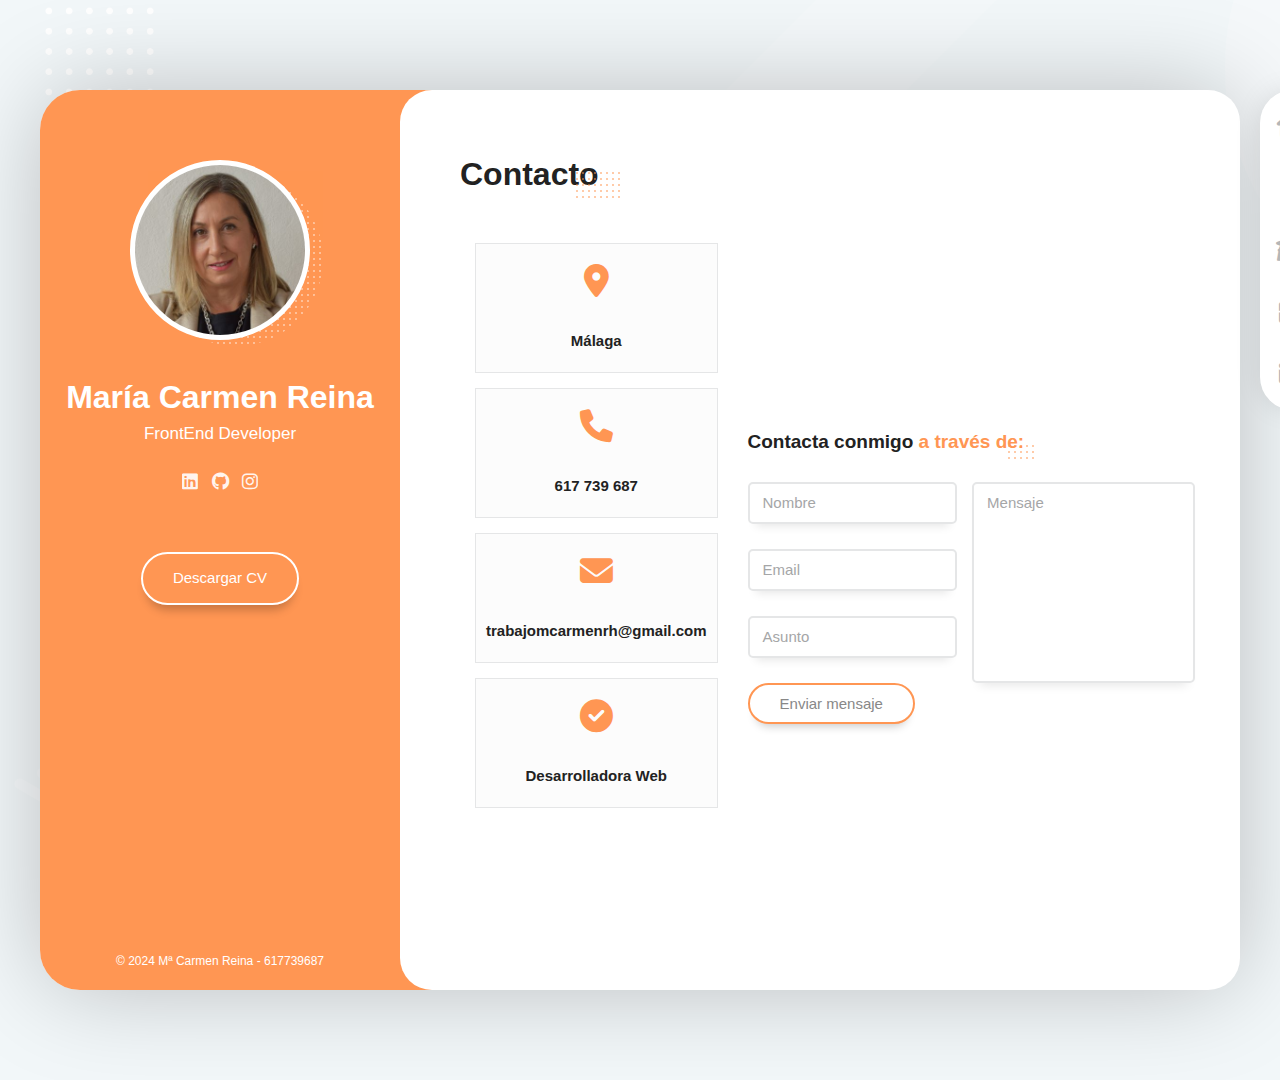
==== contacto.html @ 9064234e "fin maquetacion paginas" ====
<!DOCTYPE html>
<html lang="es">

<head>
    <meta charset="UTF-8">
    <meta http-equiv="X-UA-Compatible" content="IE-edge">
    <meta name="viewport" content="width=device-width, initial-scale=1, maximum-scale=1">
    
    <link rel="stylesheet" type="text/css" href="assets/css/styles.css" />
    <link rel="stylesheet" href="assets/fonts/fontawesome-free-6.1.2-web/css/all.min.css" />
    <link rel="stylesheet" href="assets/fonts/poppins/poppins.css" />
    <link rel="stylesheet" href="assets/css/reset.css" />
    <link rel="stylesheet" href="assets/css/scroll.css"/>   
    <link rel="stylesheet" href="assets/css/loader.css"/>

    <script src="assets/js/map.js" defer></script>

    <title>Portfolio - M Carmen RH</title>
</head>

<body>
    <!---Layout pagina inicio-->
    <div class="layout">
        <!--Barra lateral-->
        <aside class="layout__aside">
            <section class="aside__user-info">

                <div class="user-info__general">

                    <div class="user-info__container-image">
                        <img src="assets/img/fotoMC.jpg" class="user-info__image" alt="Foto de perfil" />
                    </div>
                    <h2 class="user-info__name">María Carmen Reina</h2>
                    <h4 class="user-info__job">FrontEnd Developer</h4>

                </div>

                <nav class="layout__menu">
                    <ul class="menu__list">

                        <li class="menu__option">
                            <a href="index.html" class="menu_link">
                                <i class="menu__icon fa-solid fa-house"></i>
                                <span class="menu__overlay">Home</span>
                            </a>
                        </li>

                        <li class="menu__option">
                            <a href="sobremi.html" class="menu_link">
                                <i class="menu__icon fa-solid fa-user"></i>
                                <span class="menu__overlay">Sobre mi</span>
                            </a>
                        </li>

                        <li class="menu__option">
                            <a href="curriculum.html" class="menu_link">
                                <i class="menu__icon fa-solid fa-graduation-cap"></i>
                                <span class="menu__overlay">Curriculum</span>
                            </a>
                        </li>

                        <li class="menu__option">
                            <a href="proyectos.html" class="menu_link">
                                <i class="menu__icon fa-solid fa-briefcase"></i>
                                <span class="menu__overlay">Proyectos</span>
                            </a>
                        </li>

                        <li class="menu__option">
                            <a href="contacto.html" class="menu_link">
                                <i class="menu__icon fa-solid fa-envelope"></i>
                                <span class="menu__overlay">Contacto</span>
                            </a>
                        </li>

                    </ul>

                </nav>

                <div class="user-info__links">

                    <ul class="links__social">

                        <li class="social__option">
                            <a href="#" class="social__link">
                                <i class="social__icon fa-brands fa-linkedin"></i>
                            </a>
                        </li>

                        <li class="social__option">
                            <a href="#" class="social__link">
                                <i class="social__icon fa-brands fa-github"></i>
                            </a>
                        </li>

                        <li class="social__option">
                            <a href="#" class="social__link">
                                <i class="social__icon fa-brands fa-instagram"></i>
                            </a>
                        </li>
                    </ul>
                </div>

                <div class="user-info__buttons">
                    <a href="#" class="user-info__btn">Descargar CV</a>
                </div>

                <footer class="user-info__footer">&copy; 2024 Mª Carmen Reina - 617739687</footer>

            </section>

        </aside>

        <!--Contenido principal-->
        <main class="layout__content">
            <section class="content__page content__contact">
                <!--ES ES EL CONTENIDO QUE CAMBIARA EN CADA PAGINA-->
               <header class="contact__header">
                <h1 class="contact__title">Contacto</h1>
               </header>

               <div class="contact__container">
                <section class="contact__info">
                    <div class="contact__data">
                        <i class="contact__icon fa-solid fa-location-dot"></i>
                        <h2 class="contact__subtitle">Málaga</h2>
                    </div>

                    <div class="contact__data">
                        <i class="contact__icon fa-solid fa-phone"></i>
                        <h2 class="contact__subtitle">617 739 687</h2>
                    </div>

                    <div class="contact__data">
                        <i class="contact__icon fa-solid fa-envelope"></i>
                        <h2 class="contact__subtitle">trabajomcarmenrh@gmail.com</h2>
                    </div>

                    <div class="contact__data">
                        <i class="contact__icon fa-solid fa-circle-check"></i>
                        <h2 class="contact__subtitle">Desarrolladora Web</h2>
                    </div>
                </section>

                <section class="contact__form-box">

                    <div class="contact__map" id="load-iframe-map">
                        <span class="loader"></span>                        
                    </div>

                    <header class="contact__form-header">
                        <h3 class="contact__form-title">Contacta conmigo <span class="title__color">a través de:</span></h3>
                    </header>

                    <form class="contact__form">
                        <div class="form__container">
                            <section class="form__left">

                                <div class="form__group">
                                    <input type="text" class="form__input" name="name" required placeholder="Name"/>
                                    <label for="name" class="form__label">Nombre</label>
                                </div>
                                <div class="form__group">
                                    <input type="email" class="form__input" name="email" required placeholder="Email"/>
                                    <label for="email" class="form__label">Email</label>
                                </div>
                                <div class="form__group">
                                    <input type="text" class="form__input" name="subject" required placeholder="Subject"/>
                                    <label for="subject" class="form__label">Asunto</label>
                                </div>

                            </section>

                            <section class="form__right">

                                <div class="form__group form__group--textarea">
                                    <textarea  class="form__input form__input--textarea" name="message" required placeholder="Message"></textarea>
                                    <label for="message" class="form__label">Mensaje</label>
                                </div>
                            </section>
                        </div>

                            <input type="submit" class="form__button"  value="Enviar mensaje"/>
                      
                    </form>

                </section>

               </div>

            </section>
        </main>

    </div>

</body>

</html>
---- assets/css/styles.css ----
/*DEFINICION VARIABLES COLORES*/
:root{
    --color-principal: #ffffff;
    --color-secondary: #FF9653; 
    --color-background: #f2f7f9;
    --color-transparent: transparent; 
    --color-icon: #B5B6B7;
    --color_titles: #222222; 
    --color-subtitle: #888;
    --color-text: #555;
    --color-border: #E5E6E7;
    --color-background-contact: #FCFCFC;
}

/*ESTILOS GENERALES*/
html{
    font-size: 10px;
}

body{
    width: 100%;
    height: auto;
    font-family: "Poopins", Helvetica, sans-serif;
    font-size: 1.5rem;
    background-color: var(--color-background);
    color: var(--color-text);
    /*overflow: hidden;*/
}

h1, h2, h3, h4, h5, h6{
    color: var(--color_titles);
}

/*IMAGEN DE FONDO*/

body{
    background-image: url("../img/fondo.png");
    background-size: cover;
    background-repeat: no-repeat;
    background-position: -20px -120px;
}


/*ESTRUCTURA PRINCIPAL - LAYOUT*/
.layout{
    position: relative;
    min-width: 1200px;
    width: 65%;
    height: 100vh;
    min-height: 100vh;
    margin: 10vh auto;

    display: grid;
    grid-template-areas: "aside content";
    grid-template-columns: 30% 70%;

    border-radius: 4rem;
    box-shadow: 0 0 100px -5px rgba(0, 0, 0, 0.25);
}

/*BARRA LATERAL IZDA*/
.layout__aside{
    grid-area: aside;

    border-radius: 4rem 0 0 4rem;
    overflow: auto;
    overflow-x: hidden;
}

.aside__user-info{
    display: flex;
    flex-direction: column;
    align-items: center;
    text-align: center;

    min-height: 100%;
    min-width: 30rem;

    background-color: var(--color-secondary);
    color: var(--color-principal);
}

.user-info__container-image{
    position: relative;
    display: inline-block;
    width: 18rem;
    margin-top: 7rem;
    background-color: var(--color-principal);
    border: 3px solid var(--color-principal);
    border-radius: 20rem;
    z-index: 1;    
}

.user-info__image{
    width: 100%;
    background-color: var(--color-principal);
    border: 2px solid var(--color-principal);
    border-radius: 20rem;
}

/*Para la sombra de puntos de la imagen*/
.user-info__container-image::after{
    content: "";
    position: absolute;
    top: 5%;
    left: 9%;
    z-index: -1;
    width: 100%;
    height: 100%;
    background-image: -webkit-repeating-radial-gradient(center center, #fff, #fff 1px, transparent 0px, transparent 100%);
    background-size: 0.6rem 0.6rem;
    opacity: 0.4;
    border-radius: 30rem;
}
/*........................*/

.user-info__name{
    font-size: 3.2rem;
    font-weight: bold;
    color: var(--color-principal);
    margin-top: 2.6rem;
}

.user-info__job{
    font-size: 1.7rem;
    font-weight: 200;
    color: var(--color-principal);
}

.user-info__links{
    margin-bottom: 3.6rem;
}

.links__social{
    text-align: center;
    margin-top: 2rem;
    display: flex;
    flex-direction: row;
}

.social__option{
    height: 3rem;
    width: 3rem;
    font-size: 1.8rem;
    line-height: 3.2rem;
    opacity: 0.9;    
    border-radius: 3rem;
    transition: all 300ms ease-in-out;
}

.social__option:hover{
    opacity: 1;
    background-color: rgba(255, 255, 255, 0.20);
}

.user-info__buttons{
    margin-top: 2rem;
    margin-bottom: 4rem;
}

.user-info__btn{
    padding: 3rem;
    padding-top: 1.3rem;
    padding-bottom: 1.3rem;
    border: 2px solid var(--color-principal);
    border-radius: 3.2rem;
    color: var(--color-principal);
    box-shadow: 0 10px 10px -5px rgba(0, 0, 0, 0.22);
    transition: all 300ms ease-in-out;
}

.user-info__footer{
    position: absolute;
    bottom: 2rem;
    font-size: 1.2rem;

}
.user-info__btn:hover{
    background-color: var(--color-principal);
    color: var(--color-secondary);
}


/*CONTENEDOR PRINCIPAL*/
.layout__content{
    grid-area: content;
    height: 100%;
    min-height: 100%;
    background-color: var(--color-secondary);
    border-radius: 0 10rem 10rem 0;
}

.content__page{
    min-height: 100%;
    background-color: var(--color-principal);
    border-radius: 3.2rem;
    display: flex;
    flex-direction: column;
    align-items: center;
    justify-content: center;
}

.page__name{
    font-size: 6rem;
    margin-bottom: 1rem;
}

.page__job{
    font-size: 2.1rem;
    font-weight: lighter;
    color: var(--color-subtitle);
}

.page__description{
    width: 70%;
    font-size: 1.5rem;
    color: var(--color-secondary);
    margin-top: 2rem;
    text-align: center;

}

/*ASIDE LADO DCHO*/
.layout__menu{
    display: block;
    position: absolute;
    top:0;
    right: -120px;
    min-width: 11rem;
    background-color: var(--color-transparent);
}

.menu__list{
    position: relative;
    display: flex;
    flex-direction: column;
    justify-content: space-between;
    align-items: center;
    width: 60%;
    min-height: 32rem;
    padding: 2rem 0;
    margin-left: 1rem;
    background-color: var(--color-principal);
    box-shadow: 0 0 3rem -0.5rem rgba(0, 0, 0, 0.15);
    border-radius: 6rem;
}

.menu__option{
    display: block;
    width: 100%;
    text-align: center;
}

.menu__icon{
    color: var(--color-icon);
    font-size: 2.8rem;
    transition: all 300ms ease-in-out;
}

.menu__option:hover .menu__icon{
    color: var(--color-secondary);
}

.menu__overlay{
    position: absolute;
    right: 0;
    margin-top: -3rem;
    padding: 0.5rem 1rem;
    opacity: 0;
    display: block;
    color: var(--color-principal);
    background-color: var(--color-secondary);
    white-space: nowrap;
    transition: all 300ms ease-in-out;
}

.menu__option:hover .menu__overlay{

    opacity: 1;
    right: 100%;
}

/*ESTILOS GENERLES DE LAS PAGINAS SOBRE MI - CURRICULUM - ETC*/

.content__about,
.content__cv,
.content__proyects,
.content__contact{
    display: block;
    height: 100%;
    min-height: 100%;
    padding: 6rem;
    padding-right: 3rem;
    overflow: auto;
}

.about__header,
.cv__header,
.proyects__header,
.contact__header{
    display: inline-block;
    margin-bottom: 4.5rem;
}

.about__title,
.cv__title,
.proyects__title,
.contact__title{
    font-size: 3.2rem;
    position: relative;
}

.about__title::after,
.cv__title::after,
.proyects__title::after,
.contact__title::after{
    content: "";
    position: absolute;
    top: 20px;
    right: -25px;
    width: 50px;
    height: 30px;
    background-image: -webkit-repeating-radial-gradient(center center, var(--color-secondary), var(--color-secondary) 1px, transparent 0px, transparent 100%);
    background-size: 6px 6px;
    opacity: 0.5;
}

.title__color,
.subtitle__color{
    color: var(--color-secondary);
}

.about__personal-info{
    display: flex;
    flex-direction: row;
    width: 100%;
    margin-bottom: 5rem;
}
.personal-info__bio{
    flex-basis: 58%;
    margin-right: 1.5rem;
}

.personal-info__description{
    font-size: 1.5rem;
    line-height: 2.4rem;
}

.personal-info__data{
    flex-basis: 42%;
    padding: 0 1.5rem;
}

.personal-info__option{
    margin-bottom: 1rem;
}
.personal-info__title{
    color:var(--color-secondary);
    margin-right: 0.5rem;
    font-weight: 600;
}

/* ESTILOS SIMILARES EN SERVICIOS - CURRICULUM - ETC*/

.about__services{
    width: 100%;
    margin-bottom: 3rem;
}

.services__header,
.cv__subheader,
.contact__form-header{
    display: inline-block;
    padding-right: 1.2rem;
    margin-bottom: 2.5rem;
    position: relative;
}

.services__title,
.cv__subtitle,
.contact__form-title{
    font-size: 1.9rem;
}

.services__title::after,
.cv__subtitle::after,
.contact__form-title::after{
    content: "";
    position: absolute;
    top: 15px;
    right: 0px;
    width: 30px;
    height: 20px;
    background-image: -webkit-repeating-radial-gradient(center center, var(--color-secondary), var(--color-secondary) 1px, transparent 0px, transparent 100%);
    background-size: 6px 6px;
    opacity: 0.5;
}

.service__my-icon{
    color: var(--color-secondary);
    font-size: 3.8rem;
}

.services__container{
    width: 100%;
    display: flex;
    flex-direction: row;
    flex-wrap: wrap;
}

.services__service{
    flex-basis: calc(50% - 3rem);
    margin-right: 3rem;
    margin-bottom: 2.5rem;
}

.service__title{
    font-size: 1.8rem;
    margin: 0.5rem 0;
}

.service__description{
    font-size: 1.3rem;
    text-align: justify;
}

/*CURRICULUM izqda*/
.cv__container{
    width: 100%;
    display: flex;
    flex-direction: row;
}

.cv__left{
    flex-basis: 55%;
    margin-right: 1.5rem;
}

.cv__timelines{
    margin-bottom: 5rem;
}

.timelines__timeline{
    position: relative;
    width: 100%;
    margin-bottom: 1.5rem;
    display: flex;
    flex-direction: row;
}

.timeline__header{
    flex-basis: 30%;
    text-align: right;
    padding-right: 2.5rem;
}

.timeline__year{
    margin:0.3rem 0;
    line-height: 1.9rem;
    font-size: 1.4rem;
}

.timeline__company{
    display: block;
  font-size: 1.3rem;
  font-weight: lighter;
  color: var(--color-subtitle);
}

.timeline__title{
    font-size: 1.6rem;
    margin-bottom: 0.3rem;
}

.timeline__text{
    font-size: 1.4rem;
    margin-bottom: 1rem;
}

.timeline__description{
    width: 70%;
    padding-left: 2.5rem;
    padding-right: 1.5rem;
}

/*.timeline__divider{
    position: absolute;
    top:0;
    left: 30%;
    bottom: -18px;
    width: 1px;
    background-color: var(--color-icon);
}*/
.timeline__divider::before{
    content: "";
    position: absolute;
    margin-top: 0.4rem;
    margin-left: -0.8rem;
    width: 1.7rem;
    height: 1.7rem;
    background-color: var(--color-secondary);
    border-radius: 10rem;
    opacity: 0.25;
}
.timeline__divider::after{
    content: "";
    position: absolute;
    margin-top: 0.8rem;
    margin-left: -0.4rem;
    width: 0.9rem;
    height: 0.9rem;
    background-color: var(--color-principal);
    border-radius: 10rem;
    border:2px solid var(--color-secondary);
    opacity: 1;
}

/*CURRICULUM dcha*/
.cv__right{
    flex-basis: 44%;
}

.cv__skills{
    width: 100%;
    margin-bottom: 3rem;
}

.skills__title{
    display: flex;
    justify-content: space-between;
}

.skills__text{
    font-size: 1.3rem;
    line-height: 1.4rem;
    margin-bottom: 0.4rem;
}

.skills__number{
    font-size: 1.1rem;
    line-height: 1.4rem;
    margin-bottom: 0.4rem;
    color: var(--color-subtitle);
}

.skills__progressbar{
    height: 1rem;
    border: 1px solid var(--color-secondary);
    border-radius: 1rem;
    background-color: var(--color-principal);
    margin-bottom: 1.5rem;
}

.skills__percentage{
    height: 0.8rem;
    background-color: var(--color-secondary);
    border: 2px solid var(--color-principal);
    border-radius: 1rem;
}

.skills__percentage--p1{width: 90%;}
.skills__percentage--p2{width: 70%;}
.skills__percentage--p3{width: 80%;}
.skills__percentage--p4{width: 95%;}
.skills__percentage--p5{width: 60%;}

/*Pagina Proyectos*/

.proyects__navbar{
    margin-bottom: 3rem;
}

.proyects__menu{
    display: flex;
    flex-direction: row;
    flex-wrap: wrap;
    gap: 1.5rem;
}

.proyects__option{
    font-size: 1.3rem;
    opacity: 0.7;
}

.proyects__link{
    cursor: pointer;
}

.proyects__link:hover{
    color: var(--color-secondary);
    text-shadow: 0 0 1px rgba(0, 0, 0, 0.25);
}

.proyects__gallery{
    display: flex;
    flex-direction: row;
    flex-wrap: wrap;
}

.gallery__item{
    position: relative;
    flex: 33%;
    padding: 0.7rem;
}

.gallery__container-image{
    overflow: hidden;
}

.gallery__image{
    transition: all 300ms ease-in-out;
}

.gallery__item:hover .gallery__image{
    transform: scale(1.1);
}

.gallery__title{
    font-size: 1.6rem;
    padding: 1.5rem 0;
    font-weight: bold;
}

.gallery__icon{
    opacity: 0;
    position: absolute;
    top: 1.5rem;
    right: 1.5rem;
    width: 3rem;
    height: 3rem;
    font-size:1.6rem;
    text-align: center;
    line-height: 3rem;
    background-color: var(--color-principal);
    color: var(--color-secondary);
    transition: all 450ms ease-in-out;
}

.gallery__category{
    opacity: 0;
    position: absolute;
    top: 1.5rem;
    left: 1.5rem;
    padding: 0.2rem 0.7rem;
    font-size: 1.1rem;

    background-color: var(--color-principal);
    color: var(--color-text);
    transition: all 450ms ease-in-out;
}

.gallery__item:hover .gallery__icon,
.gallery__item:hover .gallery__category{
    opacity: 1;
}

.contact__container{
    display: flex;
    flex-direction: row;
}

.contact__info{
flex-basis: 33%;
padding: 0 1.5rem;
}

.contact__data{
width: 100%;
margin-bottom: 1.5rem;
padding: 2rem 1rem;
text-align: center;
background-color: var(--color-background-contact);
border: 1px solid var(--color-border);
}

.contact__icon{
    font-size: 3.3rem;
    color:var(--color-secondary)
}

.contact__subtitle{
    font-size: 1.5rem;
    margin-top: 3rem;
}

.contact__map{
    width: 100%;
    min-height: 15rem;
    margin-bottom: 3.5rem;
    overflow: hidden;
}

.contact__iframe{
    width: 100%;
    height: 14rem;
}



.contact__form-box{
flex-basis: 66%;
padding: 0 1.5rem;
}

.form__container{
    display: flex;
    flex-direction: row;
}

.form__left{
    flex-basis: 47%;
    margin-right: 1.5rem;

}

.form__group{
    position: relative;
    margin-bottom: 2.5rem;
}

.form__input{
    position: relative;
    width: 100%;
    height: 4.2rem;
    display: block;
    font-size: 1.5rem;
    padding: 1rem 1.2rem;
    border: 0.2rem solid var(--color-border);
    border-radius: 0.5rem;
    outline: none;
    box-shadow: 0 1rem 1rem -8px rgba(0, 0, 0, 0.10) ;
    background-color: transparent;
    line-height: 2.1rem;
}

.form__input:focus{
    border: 0.2rem solid var(--color-secondary);
}

.form__label{
    position: absolute;
    top: 1rem;
    left: 1.5rem;
    z-index: auto;
    color: #A5A6A7;
    transition: all 300ms ease-in-out;
    pointer-events: none;
}

.form__input:focus~label,
.form__input:not(:placeholder-shown)~label{
    top: -2rem;
    left: 0;
    z-index: 1;
    font-size: 1.3rem;
    color: var(--color-secondary);
}

.form__input::-webkit-input-placeholder{
    color: transparent;
}

.form__right{
    flex-basis: 50%;
    max-width: 50%;
    max-height: 100%;
}

.form__group--textarea{
    height: 100%;
}

.form__input--textarea{
    display: block;
    resize: none;
    height: 100%;
}

.form__button{
    padding: 1rem 3rem;
    font-size: 1.5rem;
    border: 0.2rem solid var(--color-secondary);
    color: var(--color-subtitle);
    background-color: var(--color-principal);
    border-radius: 3rem;
    box-shadow: 0 1rem 1rem -8px rgba(0, 0, 0, 0.22);
    cursor: pointer;
    transition: all 300ms ease-in-out;
}

.form__button:hover{
   
    border: 0.2rem solid var(--color-principal);
    color: var(--color-principal);
    background-color: var(--color-secondary);
}
---- assets/fonts/poppins/poppins.css ----
@font-face {
    font-family: "Poppins";
    src: url("./Poppins-Regular.ttf") format("truetype");
    font-weight: 400;
    font-style: normal;
}
---- assets/css/scroll.css ----
:root{
    --color-scrollbar: #D3D3D4;
    --color-background-scrollbar: #eee;
}

/*SCROLL PARA CHROME*/

.content__page::-webkit-scrollbar{
    width: 25px;
    background: transparent;
}

.content__page::-webkit-scrollbar-thumb{
    border: 10px solid transparent;
    box-shadow: none;
    border-radius: 40px;
}

.content__page:hover::-webkit-scrollbar-thumb{
    box-shadow: inset 0 0 0 10px var(--color-scrollbar);
}

.content__page:hover::-webkit-scrollbar-thumb:hover{
    border: 8px solid transparent;
    box-shadow: inset 0 0 0 10px var(--color-secondary);
}

.content__page::-webkit-scrollbar-track{
    background-color: transparent;
    margin: 40px 0;
}

/*SCROLL PARA EL LATERAL IZDO*/

.layout__aside::-webkit-scrollbar{
    width: 25px;
    background: var(--color-secondary);
}

.layout__aside::-webkit-scrollbar-thumb{
    border: 10px solid transparent;
    box-shadow: none;
    border-radius: 40px;
}

.layout__aside:hover::-webkit-scrollbar-thumb{
    box-shadow: inset 0 0 0 10px var(--color-principal);
}

.layout__aside:hover::-webkit-scrollbar-thumb:hover{
    border: 8px solid transparent;
}

.layout__aside::-webkit-scrollbar-track{
    background-color: transparent;
    margin: 40px 0;
}

/*SCROLL PARA MOZILLA*/

.content_page{
    scrollbar-width: thin;
    scrollbar-color: var(--color-scrollbar) transparent;
}

.layout__aside{
    scrollbar-width: thin;
    scrollbar-color: var(--color-scrollbar) var(--color-secondary);
}
---- assets/css/loader.css ----
.loader, .loader:before, .loader:after {
    border-radius: 50%;
    width: 2.5em;
    height: 2.5em;
    animation-fill-mode: both;
    animation: bblFadInOut 1.8s infinite ease-in-out;
  }
  .loader {
    margin: 0 auto;
    margin-top: 20px;
    display: block;
    color: var(--color-secondary);
    font-size: 7px;
    position: relative;
    text-indent: -9999em;
    transform: translateZ(0);
    animation-delay: -0.16s;
  }
  .loader:before,
  .loader:after {
    content: '';
    position: absolute;
    top: 0;
  }
  .loader:before {
    left: -3.5em;
    animation-delay: -0.32s;
  }
  .loader:after {
    left: 3.5em;
  }
  
  @keyframes bblFadInOut {
    0%, 80%, 100% { box-shadow: 0 2.5em 0 -1.3em }
    40% { box-shadow: 0 2.5em 0 0 }
  }
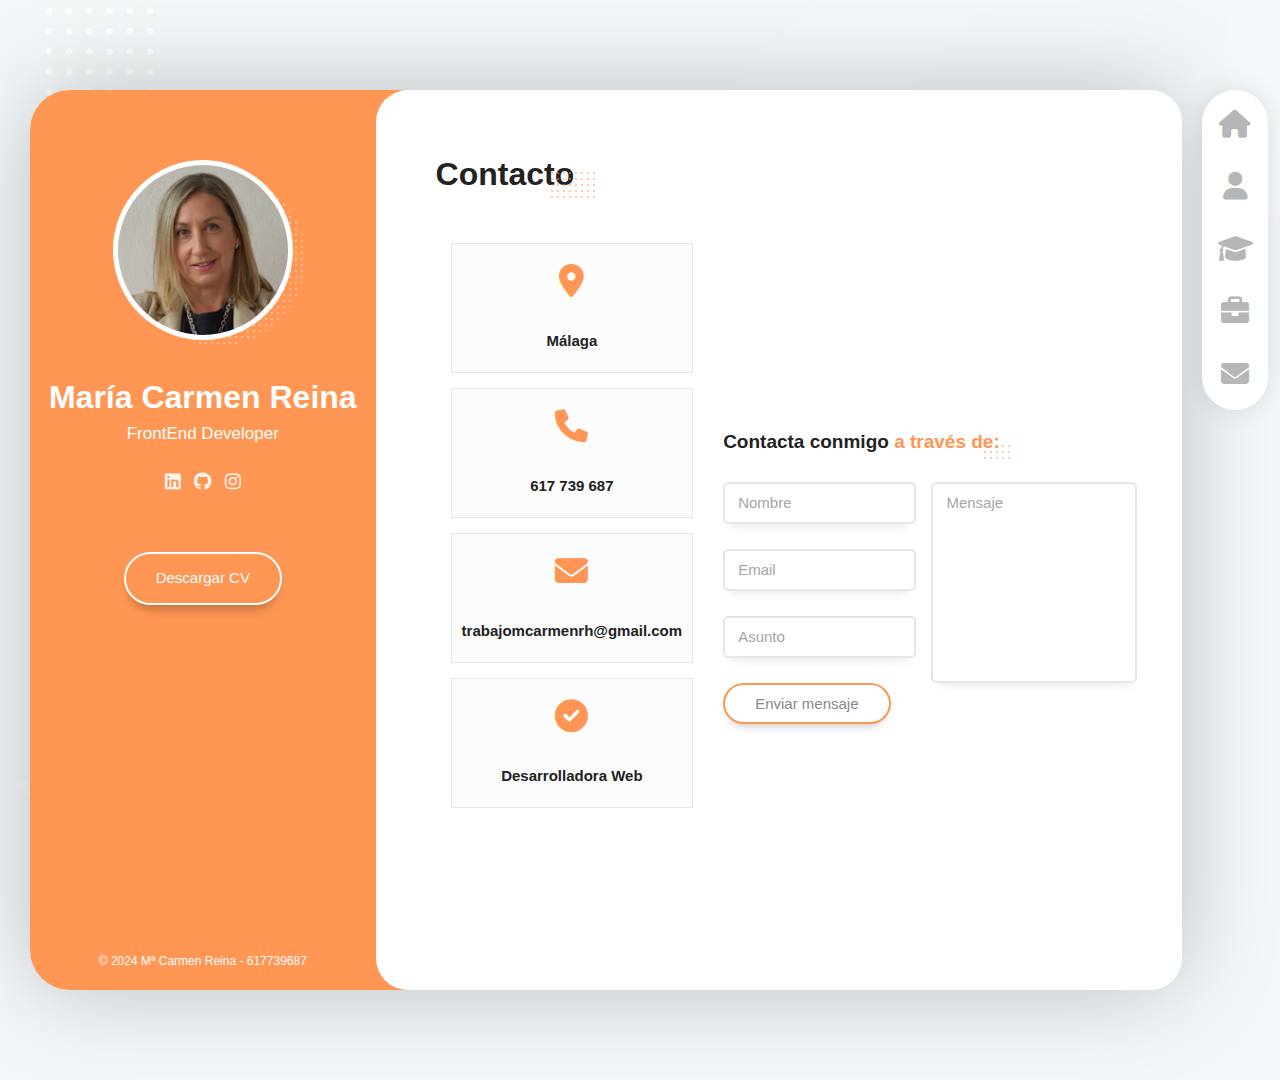
==== commit 0238502d: "añadido el responsive" ====
--- a/contacto.html
+++ b/contacto.html
@@ -5,15 +5,17 @@
     <meta charset="UTF-8">
     <meta http-equiv="X-UA-Compatible" content="IE-edge">
     <meta name="viewport" content="width=device-width, initial-scale=1, maximum-scale=1">
-    
-    <link rel="stylesheet" type="text/css" href="assets/css/styles.css" />
+       
     <link rel="stylesheet" href="assets/fonts/fontawesome-free-6.1.2-web/css/all.min.css" />
     <link rel="stylesheet" href="assets/fonts/poppins/poppins.css" />
     <link rel="stylesheet" href="assets/css/reset.css" />
     <link rel="stylesheet" href="assets/css/scroll.css"/>   
     <link rel="stylesheet" href="assets/css/loader.css"/>
+    <link rel="stylesheet" type="text/css" href="assets/css/styles.css" />
+    <link rel="stylesheet" href="assets/css/responsive.css"/>
 
     <script src="assets/js/map.js" defer></script>
+    <script src="assets/js/menu.js" defer></script>
 
     <title>Portfolio - M Carmen RH</title>
 </head>
@@ -110,6 +112,13 @@
             </section>
 
         </aside>
+
+         <!--Menu responsive-->
+         <div class="layout__menu-toggle">
+            <i class="menu-toggle__icon fa-solid fa-bars"></i>
+            <i class="menu-toggle__icon fa-solid fa-xmark"></i>
+
+        </div> 
 
         <!--Contenido principal-->
         <main class="layout__content">
@@ -149,7 +158,7 @@
                     </div>
 
                     <header class="contact__form-header">
-                        <h3 class="contact__form-title">Contacta conmigo <span class="title__color">a través de:</span></h3>
+                        <h3 class="contact__form-title">Contacta conmigo <span class="subtitle__color">a través de:</span></h3>
                     </header>
 
                     <form class="contact__form">
--- a/assets/css/responsive.css
+++ b/assets/css/responsive.css
@@ -0,0 +1,273 @@
+.layout__menu-toggle{
+    display: none;
+}
+
+
+@media (max-width: 1490px){
+    body{
+        padding: 0;
+    }
+    .layout{
+        min-width: auto;
+        width: 85%;
+    }
+}
+
+@media (max-width: 1360px){
+    .layout{
+         width: 89%;
+         margin-left: 3rem;
+    }
+ }
+
+@media (max-width: 1300px){
+    .layout{
+         width: 90%;
+         margin-left: 3rem;
+    }
+
+      .cv__subtitle{
+        font-size: 1.8rem;
+    }
+}
+
+@media (max-width: 1265px){
+    .layout{
+        width: 85%;
+        margin-left: 4rem;
+   }
+   .subtitle__color{
+    display: none;
+   }
+}
+
+@media (max-width: 1160px){
+
+    body{
+        overflow: hidden;/*oculta el scroll predeteminado del navegador*/
+        background-image: none;
+        position: static;
+    }
+
+    .layout{
+        width: 100%;
+        height: 100%;
+        min-height: 100%;
+        margin: 0;
+        border-radius: 0;
+
+    grid-template-areas: 'content';
+    grid-template-columns: 100%;
+    }
+
+    .layout__menu-toggle{
+        z-index: 9999;
+        display: block ;
+        position: absolute;
+        right: 1rem;
+        top: 1rem;
+        width: 4.8rem;
+        height: 4.8rem;
+        line-height: 4.8rem;
+        font-size: 2.5rem;
+        text-align: center;
+        color: var(--color-principal);
+        background-color: var(--color-secondary);
+        border-radius: 3rem;
+        cursor: pointer;
+        transition: all 500ms ease-in-out;
+    }
+
+    .menu-toggle__icon{
+        color:var(--color-principal);
+        display: block;
+        position: absolute;
+        top: 25%;
+        left: 28%;
+        transition: all 300ms ease-in-out;
+    }
+
+    .fa-bars{
+        opacity: 1;
+    }
+
+    .fa-xmark{
+        opacity: 0;
+    }
+
+    .layout__aside{
+        z-index: 999;
+        display: block;
+        position: absolute;
+        max-width: 330px;
+        top: 0;
+        right: 0;
+        bottom: 0;
+        text-align: center;
+        overflow: auto;
+        border-radius: 0;
+        transition: all 300mx ease-in-out;
+
+        margin-right: -100%;
+        opacity: 0;     
+    }
+
+    .layout__aside--visible{
+        width: 100%;
+        margin-right: 0;
+        opacity: 1;
+    }
+
+    .layout__aside--hidden{
+        margin-right: -100%;
+        opacity: 0;
+    }
+
+    .user-info__container-image{
+        width: 13rem;
+        margin-top: 3rem;
+        display: inline-block;
+    }
+
+    .user-info__name{
+        font-size: 2.8rem;
+        margin-top: 0.5rem;
+        margin-bottom: 1rem;
+    }
+  
+    .layout__menu{
+        position: static;
+        margin: 3rem 0rem;
+    }
+
+    .menu__list{
+        position: static;
+        width: 100%;
+        background-color: var(--color-secondary);
+        box-shadow: none;
+        margin-left: 0;
+        padding: 0;
+        min-height: auto;
+    }
+
+    .menu_link{
+        text-decoration: none;
+        display: block;
+        padding: 1.2rem 0;
+    }
+
+    .menu__icon{
+        display: none;
+    }
+   
+    .menu__overlay{
+        position: static;
+        opacity: 0.7;
+        margin-top: 0;
+        padding: 0;
+        box-shadow: none;
+        font-size: 1.6rem;
+    }
+
+    .links__social{
+        margin-top: 0;
+    }
+
+    .user-info__footer{
+        position: static;
+        padding-bottom: 2rem;
+    }
+
+    .layout__content{
+        border-radius: 0;
+        background-color: transparent;
+        height: 100%;
+    }
+
+    .content__page{
+        border-radius: 0;
+        height: 100vh;
+    }
+
+   
+
+    .subtitle__color{
+      display: inline-block;
+       }
+}
+
+@media (max-width: 800px){
+
+    .gallery__item{
+       flex-basis: 50%;
+    }
+}
+
+@media (max-width: 685px){
+    .page__name{
+        font-size: 4.8rem;
+        line-height: 5.6rem;
+        text-align: center;
+    }
+    .cv__container{
+        flex-direction: column;
+    }
+    .cv__right{
+        flex-basis: 100%;
+        padding: 0;
+        margin-bottom: 3rem;
+    }
+    .contact__container{
+        flex-direction: column;
+    }
+}
+
+
+@media (max-width: 585px){
+
+    .about__personal-info{
+        flex-direction: column;
+    }
+    .personal-info__data{
+        flex-basis: 100%;
+        padding: 0;
+        margin-top: 2rem;
+    }
+    .services__container{
+        flex-direction: column;
+        flex-wrap: wrap;
+    }
+
+    .services__service{
+        flex-basis: 100%;
+        margin-right: 0;
+        margin-bottom: 3rem;
+
+    }
+}
+
+@media (max-width: 480px){
+    .page__name{
+        font-size: 3.8rem;
+    }
+
+    .gallery__item{
+        flex-basis: 100%;
+    }
+    .form__container{
+        display: flex;
+        flex-direction: column;
+    }
+    .form__left{
+        flex-basis: 100%;
+        margin-right: 0;
+    }
+    .form__right{
+        flex-basis: 100%;
+        max-width: 100%;
+        max-height: 100%;
+    }
+    .form__button{
+     margin-left: 25%;       
+    }
+}